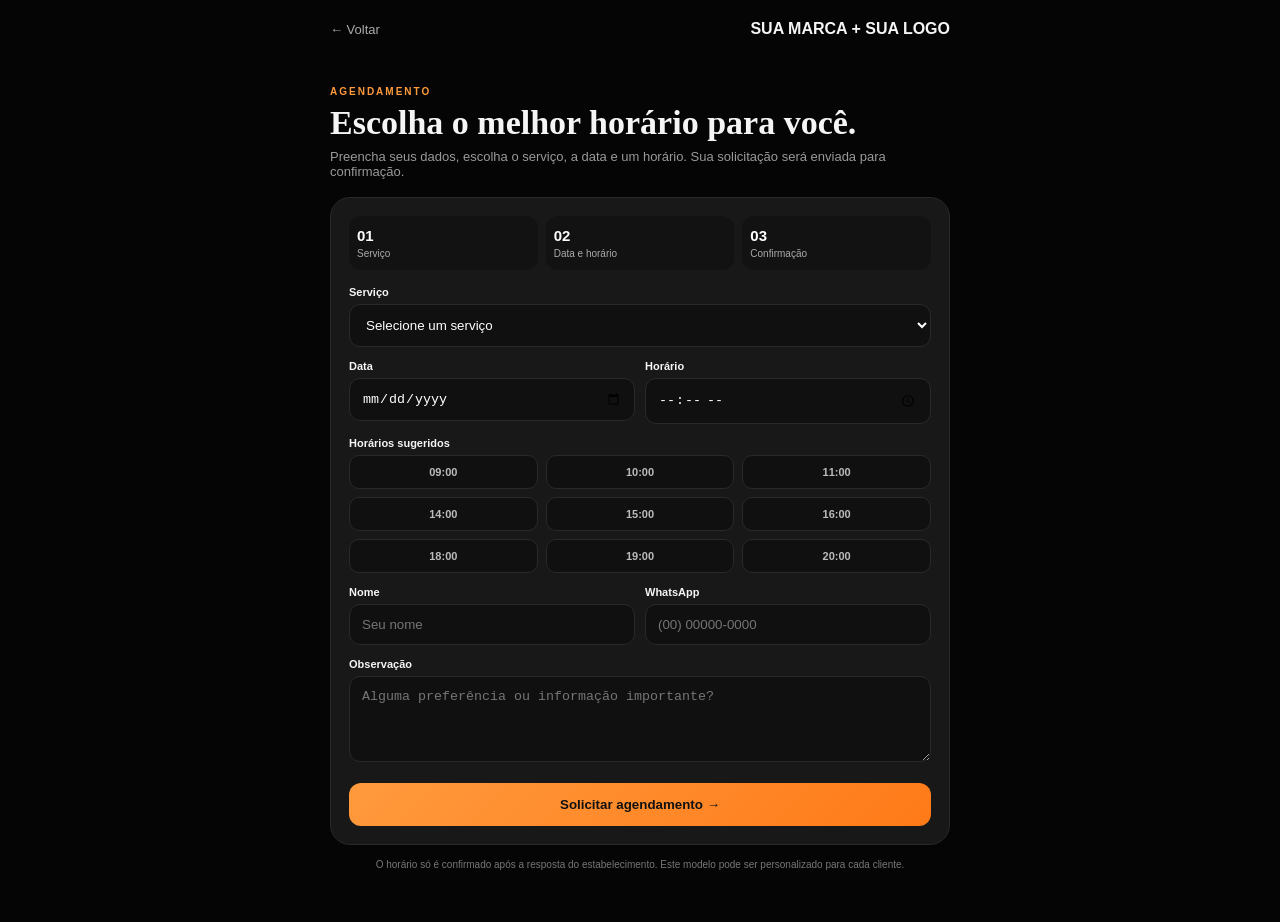
==== agendamento.html @ 7cdede20 "Criar página profissional de agendamento" ====
<!DOCTYPE html>
<html lang="pt-BR">
<head>
<meta charset="UTF-8">
<meta name="viewport" content="width=device-width,initial-scale=1,viewport-fit=cover">
<meta name="theme-color" content="#080808">
<title>Agendamento | Sua marca</title>
<style>
:root{--bg:#080808;--card:#181818;--line:#292929;--text:#f5f5f5;--muted:#999;--orange:#ff7a18;--orange2:#ff9a3d;--blue:#2f80ed;--green:#39c67a}
*{box-sizing:border-box}body{margin:0;background:#050505;color:var(--text);font-family:Inter,Arial,sans-serif;padding:20px 16px 40px}.page{width:min(100%,620px);margin:auto}.top{display:flex;align-items:center;justify-content:space-between;margin-bottom:24px}.back{color:#aaa;text-decoration:none;font-size:13px}.brand{font-weight:900}.hero{padding:24px 0 18px}.eyebrow{font-size:10px;letter-spacing:2px;color:var(--orange2);font-weight:900}.hero h1{font-family:Georgia,serif;font-size:34px;line-height:1.05;margin:8px 0}.hero p{color:var(--muted);font-size:13px;margin:0}.card{background:var(--card);border:1px solid var(--line);border-radius:20px;padding:18px}.steps{display:grid;grid-template-columns:repeat(3,1fr);gap:8px;margin-bottom:16px}.step{background:#121212;border-radius:12px;padding:11px 8px;font-size:10px;color:#aaa}.step b{display:block;color:#fff;font-size:15px;margin-bottom:4px}.field{margin-bottom:13px}.field label{display:block;font-size:11px;font-weight:800;margin-bottom:6px}.field input,.field select,.field textarea{width:100%;border:1px solid var(--line);background:#101010;color:#fff;border-radius:11px;padding:12px;outline:none}.grid{display:grid;grid-template-columns:1fr 1fr;gap:10px}.slots{display:grid;grid-template-columns:repeat(3,1fr);gap:8px}.slot{border:1px solid var(--line);background:#101010;color:#bbb;border-radius:10px;padding:10px;font-size:11px;font-weight:800}.slot.active{background:var(--orange);color:#111;border-color:var(--orange)}.submit{width:100%;border:0;border-radius:12px;padding:14px;background:linear-gradient(135deg,var(--orange2),var(--orange));color:#111;font-weight:900;margin-top:4px}.note{color:#777;font-size:10px;text-align:center;margin-top:12px;line-height:1.5}.success{display:none;margin-top:12px;background:#10251a;border:1px solid #245d3c;color:#9de0b6;border-radius:12px;padding:12px;font-size:11px}.success.show{display:block}@media(max-width:420px){.steps{grid-template-columns:1fr}.grid{grid-template-columns:1fr}.slots{grid-template-columns:repeat(2,1fr)}}
</style>
</head>
<body>
<div class="page">
<header class="top"><a class="back" href="index.html">← Voltar</a><div class="brand">SUA MARCA + SUA LOGO</div></header>
<section class="hero"><div class="eyebrow">AGENDAMENTO</div><h1>Escolha o melhor horário para você.</h1><p>Preencha seus dados, escolha o serviço, a data e um horário. Sua solicitação será enviada para confirmação.</p></section>
<div class="card">
<div class="steps"><div class="step"><b>01</b>Serviço</div><div class="step"><b>02</b>Data e horário</div><div class="step"><b>03</b>Confirmação</div></div>
<form id="booking">
<div class="field"><label for="service">Serviço</label><select id="service" required><option value="">Selecione um serviço</option><option>Barba — R$ 20,00</option><option>Bigode — R$ 10,00</option><option>Cabelo + Barba — R$ 55,00</option><option>Cabelo + Barba + Sobrancelha — R$ 65,00</option><option>Cabelo + Sobrancelha — R$ 45,00</option><option>Sobrancelha — R$ 10,00</option><option>Hidratação Capilar — R$ 10,00</option><option>Limpeza de Pele — R$ 20,00</option><option>Relaxamento Capilar — R$ 20,00</option><option>Luzes — R$ 100,00</option><option>Platinado — R$ 125,00</option></select></div>
<div class="grid"><div class="field"><label for="date">Data</label><input id="date" type="date" required></div><div class="field"><label>Horário</label><input id="time" type="time" required></div></div>
<div class="field"><label>Horários sugeridos</label><div class="slots"><button type="button" class="slot">09:00</button><button type="button" class="slot">10:00</button><button type="button" class="slot">11:00</button><button type="button" class="slot">14:00</button><button type="button" class="slot">15:00</button><button type="button" class="slot">16:00</button><button type="button" class="slot">18:00</button><button type="button" class="slot">19:00</button><button type="button" class="slot">20:00</button></div></div>
<div class="grid"><div class="field"><label for="name">Nome</label><input id="name" required placeholder="Seu nome"></div><div class="field"><label for="phone">WhatsApp</label><input id="phone" required inputmode="tel" placeholder="(00) 00000-0000"></div></div>
<div class="field"><label for="message">Observação</label><textarea id="message" rows="4" placeholder="Alguma preferência ou informação importante?"></textarea></div>
<button class="submit" type="submit">Solicitar agendamento →</button>
<div class="success" id="success">Solicitação preparada. Agora você será direcionado ao WhatsApp para confirmar o horário.</div>
</form>
</div>
<p class="note">O horário só é confirmado após a resposta do estabelecimento. Este modelo pode ser personalizado para cada cliente.</p>
</div>
<script>
const date=document.getElementById('date');date.min=new Date().toISOString().split('T')[0];
document.querySelectorAll('.slot').forEach(b=>b.onclick=()=>{document.querySelectorAll('.slot').forEach(x=>x.classList.remove('active'));b.classList.add('active');document.getElementById('time').value=b.textContent});
document.getElementById('booking').onsubmit=e=>{e.preventDefault();const s=document.getElementById('service').value,d=document.getElementById('date').value,t=document.getElementById('time').value,n=document.getElementById('name').value.trim(),p=document.getElementById('phone').value.trim(),m=document.getElementById('message').value.trim();const text=`Olá! Gostaria de solicitar um agendamento.%0A%0ANome: ${encodeURIComponent(n)}%0AWhatsApp: ${encodeURIComponent(p)}%0AServiço: ${encodeURIComponent(s)}%0AData: ${encodeURIComponent(d)}%0AHorário: ${encodeURIComponent(t)}%0AObservação: ${encodeURIComponent(m||'Nenhuma')}`;document.getElementById('success').classList.add('show');window.open('https://wa.me/5500000000000?text='+text,'_blank')};
</script>
</body>
</html>
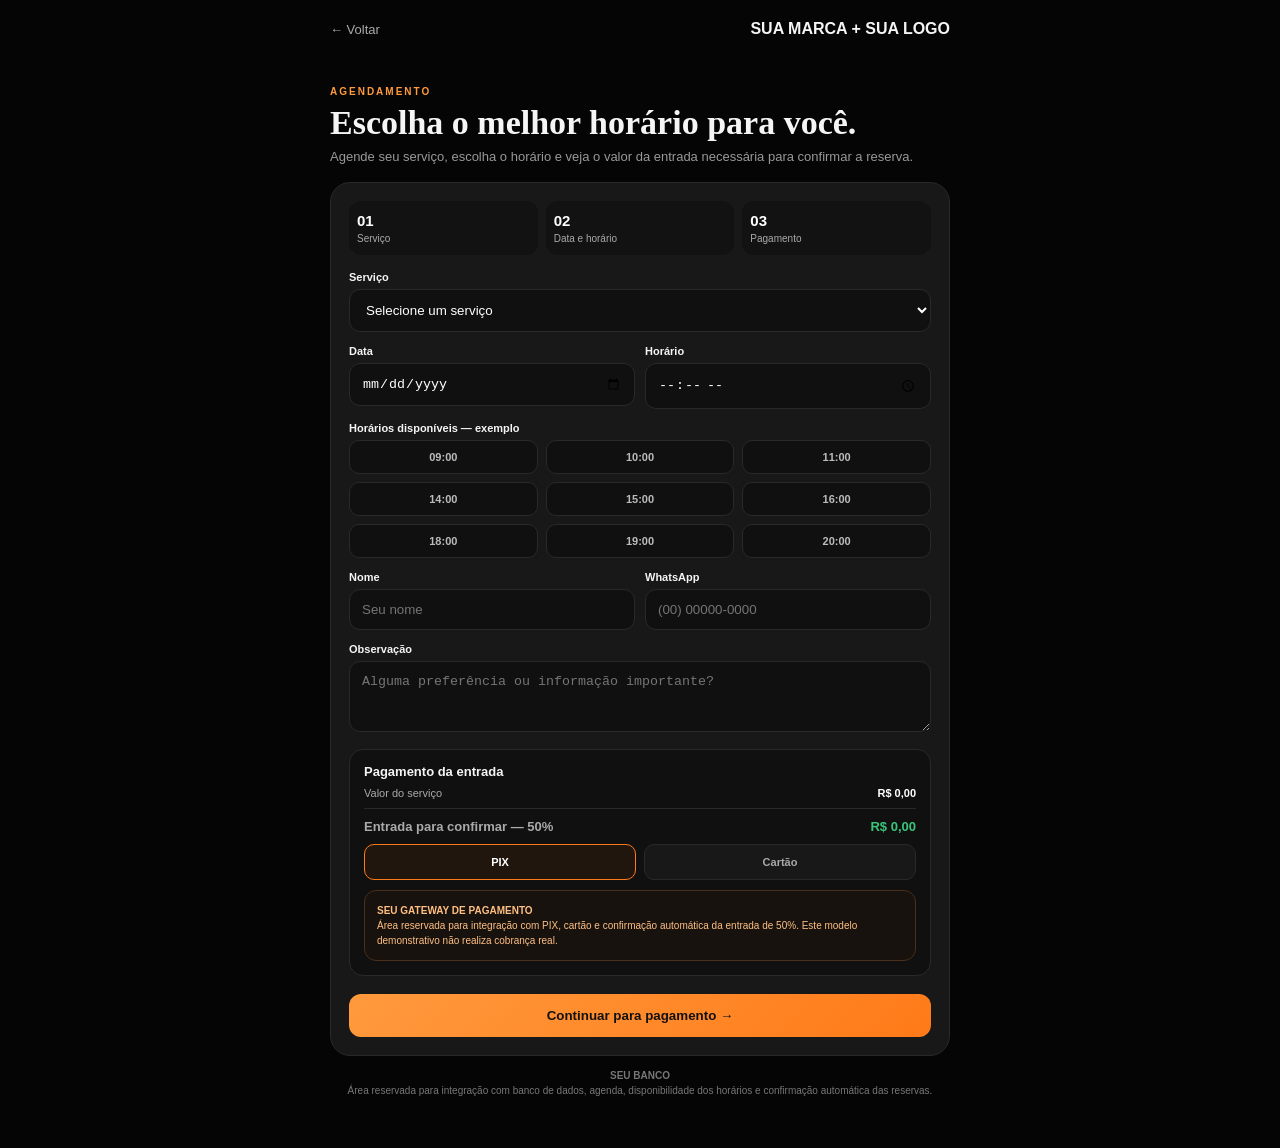
==== commit 0cad110c: "Complementar agendamento com entrada de 50% e áreas demonstrativas" ====
--- a/agendamento.html
+++ b/agendamento.html
@@ -1,37 +1 @@
-<!DOCTYPE html>
-<html lang="pt-BR">
-<head>
-<meta charset="UTF-8">
-<meta name="viewport" content="width=device-width,initial-scale=1,viewport-fit=cover">
-<meta name="theme-color" content="#080808">
-<title>Agendamento | Sua marca</title>
-<style>
-:root{--bg:#080808;--card:#181818;--line:#292929;--text:#f5f5f5;--muted:#999;--orange:#ff7a18;--orange2:#ff9a3d;--blue:#2f80ed;--green:#39c67a}
-*{box-sizing:border-box}body{margin:0;background:#050505;color:var(--text);font-family:Inter,Arial,sans-serif;padding:20px 16px 40px}.page{width:min(100%,620px);margin:auto}.top{display:flex;align-items:center;justify-content:space-between;margin-bottom:24px}.back{color:#aaa;text-decoration:none;font-size:13px}.brand{font-weight:900}.hero{padding:24px 0 18px}.eyebrow{font-size:10px;letter-spacing:2px;color:var(--orange2);font-weight:900}.hero h1{font-family:Georgia,serif;font-size:34px;line-height:1.05;margin:8px 0}.hero p{color:var(--muted);font-size:13px;margin:0}.card{background:var(--card);border:1px solid var(--line);border-radius:20px;padding:18px}.steps{display:grid;grid-template-columns:repeat(3,1fr);gap:8px;margin-bottom:16px}.step{background:#121212;border-radius:12px;padding:11px 8px;font-size:10px;color:#aaa}.step b{display:block;color:#fff;font-size:15px;margin-bottom:4px}.field{margin-bottom:13px}.field label{display:block;font-size:11px;font-weight:800;margin-bottom:6px}.field input,.field select,.field textarea{width:100%;border:1px solid var(--line);background:#101010;color:#fff;border-radius:11px;padding:12px;outline:none}.grid{display:grid;grid-template-columns:1fr 1fr;gap:10px}.slots{display:grid;grid-template-columns:repeat(3,1fr);gap:8px}.slot{border:1px solid var(--line);background:#101010;color:#bbb;border-radius:10px;padding:10px;font-size:11px;font-weight:800}.slot.active{background:var(--orange);color:#111;border-color:var(--orange)}.submit{width:100%;border:0;border-radius:12px;padding:14px;background:linear-gradient(135deg,var(--orange2),var(--orange));color:#111;font-weight:900;margin-top:4px}.note{color:#777;font-size:10px;text-align:center;margin-top:12px;line-height:1.5}.success{display:none;margin-top:12px;background:#10251a;border:1px solid #245d3c;color:#9de0b6;border-radius:12px;padding:12px;font-size:11px}.success.show{display:block}@media(max-width:420px){.steps{grid-template-columns:1fr}.grid{grid-template-columns:1fr}.slots{grid-template-columns:repeat(2,1fr)}}
-</style>
-</head>
-<body>
-<div class="page">
-<header class="top"><a class="back" href="index.html">← Voltar</a><div class="brand">SUA MARCA + SUA LOGO</div></header>
-<section class="hero"><div class="eyebrow">AGENDAMENTO</div><h1>Escolha o melhor horário para você.</h1><p>Preencha seus dados, escolha o serviço, a data e um horário. Sua solicitação será enviada para confirmação.</p></section>
-<div class="card">
-<div class="steps"><div class="step"><b>01</b>Serviço</div><div class="step"><b>02</b>Data e horário</div><div class="step"><b>03</b>Confirmação</div></div>
-<form id="booking">
-<div class="field"><label for="service">Serviço</label><select id="service" required><option value="">Selecione um serviço</option><option>Barba — R$ 20,00</option><option>Bigode — R$ 10,00</option><option>Cabelo + Barba — R$ 55,00</option><option>Cabelo + Barba + Sobrancelha — R$ 65,00</option><option>Cabelo + Sobrancelha — R$ 45,00</option><option>Sobrancelha — R$ 10,00</option><option>Hidratação Capilar — R$ 10,00</option><option>Limpeza de Pele — R$ 20,00</option><option>Relaxamento Capilar — R$ 20,00</option><option>Luzes — R$ 100,00</option><option>Platinado — R$ 125,00</option></select></div>
-<div class="grid"><div class="field"><label for="date">Data</label><input id="date" type="date" required></div><div class="field"><label>Horário</label><input id="time" type="time" required></div></div>
-<div class="field"><label>Horários sugeridos</label><div class="slots"><button type="button" class="slot">09:00</button><button type="button" class="slot">10:00</button><button type="button" class="slot">11:00</button><button type="button" class="slot">14:00</button><button type="button" class="slot">15:00</button><button type="button" class="slot">16:00</button><button type="button" class="slot">18:00</button><button type="button" class="slot">19:00</button><button type="button" class="slot">20:00</button></div></div>
-<div class="grid"><div class="field"><label for="name">Nome</label><input id="name" required placeholder="Seu nome"></div><div class="field"><label for="phone">WhatsApp</label><input id="phone" required inputmode="tel" placeholder="(00) 00000-0000"></div></div>
-<div class="field"><label for="message">Observação</label><textarea id="message" rows="4" placeholder="Alguma preferência ou informação importante?"></textarea></div>
-<button class="submit" type="submit">Solicitar agendamento →</button>
-<div class="success" id="success">Solicitação preparada. Agora você será direcionado ao WhatsApp para confirmar o horário.</div>
-</form>
-</div>
-<p class="note">O horário só é confirmado após a resposta do estabelecimento. Este modelo pode ser personalizado para cada cliente.</p>
-</div>
-<script>
-const date=document.getElementById('date');date.min=new Date().toISOString().split('T')[0];
-document.querySelectorAll('.slot').forEach(b=>b.onclick=()=>{document.querySelectorAll('.slot').forEach(x=>x.classList.remove('active'));b.classList.add('active');document.getElementById('time').value=b.textContent});
-document.getElementById('booking').onsubmit=e=>{e.preventDefault();const s=document.getElementById('service').value,d=document.getElementById('date').value,t=document.getElementById('time').value,n=document.getElementById('name').value.trim(),p=document.getElementById('phone').value.trim(),m=document.getElementById('message').value.trim();const text=`Olá! Gostaria de solicitar um agendamento.%0A%0ANome: ${encodeURIComponent(n)}%0AWhatsApp: ${encodeURIComponent(p)}%0AServiço: ${encodeURIComponent(s)}%0AData: ${encodeURIComponent(d)}%0AHorário: ${encodeURIComponent(t)}%0AObservação: ${encodeURIComponent(m||'Nenhuma')}`;document.getElementById('success').classList.add('show');window.open('https://wa.me/5500000000000?text='+text,'_blank')};
-</script>
-</body>
-</html>+<!DOCTYPE html><html lang="pt-BR"><head><meta charset="UTF-8"><meta name="viewport" content="width=device-width,initial-scale=1,viewport-fit=cover"><meta name="theme-color" content="#080808"><title>Agendamento | Sua marca</title><style>:root{--bg:#080808;--card:#181818;--line:#292929;--text:#f5f5f5;--muted:#999;--orange:#ff7a18;--orange2:#ff9a3d;--green:#39c67a}*{box-sizing:border-box}body{margin:0;background:#050505;color:var(--text);font-family:Inter,Arial,sans-serif;padding:20px 16px 40px}.page{width:min(100%,620px);margin:auto}.top{display:flex;align-items:center;justify-content:space-between;margin-bottom:24px}.back{color:#aaa;text-decoration:none;font-size:13px}.brand{font-weight:900}.hero{padding:24px 0 18px}.eyebrow{font-size:10px;letter-spacing:2px;color:var(--orange2);font-weight:900}.hero h1{font-family:Georgia,serif;font-size:34px;line-height:1.05;margin:8px 0}.hero p{color:var(--muted);font-size:13px;margin:0}.card{background:var(--card);border:1px solid var(--line);border-radius:20px;padding:18px}.steps{display:grid;grid-template-columns:repeat(3,1fr);gap:8px;margin-bottom:16px}.step{background:#121212;border-radius:12px;padding:11px 8px;font-size:10px;color:#aaa}.step b{display:block;color:#fff;font-size:15px;margin-bottom:4px}.field{margin-bottom:13px}.field label{display:block;font-size:11px;font-weight:800;margin-bottom:6px}.field input,.field select,.field textarea{width:100%;border:1px solid var(--line);background:#101010;color:#fff;border-radius:11px;padding:12px;outline:none}.grid{display:grid;grid-template-columns:1fr 1fr;gap:10px}.slots{display:grid;grid-template-columns:repeat(3,1fr);gap:8px}.slot{border:1px solid var(--line);background:#101010;color:#bbb;border-radius:10px;padding:10px;font-size:11px;font-weight:800}.slot.active{background:var(--orange);color:#111;border-color:var(--orange)}.payment{border:1px solid var(--line);background:#101010;border-radius:14px;padding:14px;margin:5px 0 14px}.payment h3{font-size:13px;margin:0 0 8px}.summary,.entry{display:flex;justify-content:space-between;font-size:11px;color:#aaa;margin:5px 0}.summary strong{color:#fff}.entry{border-top:1px solid var(--line);padding-top:10px;margin-top:9px;font-size:13px;font-weight:900}.entry span:last-child{color:var(--green)}.methods{display:grid;grid-template-columns:1fr 1fr;gap:8px;margin-top:10px}.method{border:1px solid var(--line);background:#181818;color:#aaa;border-radius:10px;padding:11px;text-align:center;font-size:11px;font-weight:800}.method.active{border-color:var(--orange);color:#fff;background:#21160e}.demo-box{border:1px solid #4a301c;background:#17120e;color:#ffbf82;border-radius:12px;padding:12px;margin-top:10px;font-size:10px;line-height:1.5}.submit{width:100%;border:0;border-radius:12px;padding:14px;background:linear-gradient(135deg,var(--orange2),var(--orange));color:#111;font-weight:900;margin-top:4px}.note{color:#777;font-size:10px;text-align:center;margin-top:12px;line-height:1.5}.success{display:none;margin-top:12px;background:#10251a;border:1px solid #245d3c;color:#9de0b6;border-radius:12px;padding:12px;font-size:11px}.success.show{display:block}@media(max-width:420px){.steps{grid-template-columns:1fr}.grid{grid-template-columns:1fr}.slots{grid-template-columns:repeat(2,1fr)}}</style></head><body><div class="page"><header class="top"><a class="back" href="index.html">← Voltar</a><div class="brand">SUA MARCA + SUA LOGO</div></header><section class="hero"><div class="eyebrow">AGENDAMENTO</div><h1>Escolha o melhor horário para você.</h1><p>Agende seu serviço, escolha o horário e veja o valor da entrada necessária para confirmar a reserva.</p></section><div class="card"><div class="steps"><div class="step"><b>01</b>Serviço</div><div class="step"><b>02</b>Data e horário</div><div class="step"><b>03</b>Pagamento</div></div><form id="booking"><div class="field"><label for="service">Serviço</label><select id="service" required><option value="" data-price="0">Selecione um serviço</option><option data-price="20">Barba — R$ 20,00</option><option data-price="10">Bigode — R$ 10,00</option><option data-price="55">Cabelo + Barba — R$ 55,00</option><option data-price="65">Cabelo + Barba + Sobrancelha — R$ 65,00</option><option data-price="45">Cabelo + Sobrancelha — R$ 45,00</option><option data-price="10">Sobrancelha — R$ 10,00</option><option data-price="10">Hidratação Capilar — R$ 10,00</option><option data-price="20">Limpeza de Pele — R$ 20,00</option><option data-price="20">Relaxamento Capilar — R$ 20,00</option><option data-price="100">Luzes — R$ 100,00</option><option data-price="125">Platinado — R$ 125,00</option></select></div><div class="grid"><div class="field"><label for="date">Data</label><input id="date" type="date" required></div><div class="field"><label for="time">Horário</label><input id="time" type="time" required></div></div><div class="field"><label>Horários disponíveis — exemplo</label><div class="slots"><button type="button" class="slot">09:00</button><button type="button" class="slot">10:00</button><button type="button" class="slot">11:00</button><button type="button" class="slot">14:00</button><button type="button" class="slot">15:00</button><button type="button" class="slot">16:00</button><button type="button" class="slot">18:00</button><button type="button" class="slot">19:00</button><button type="button" class="slot">20:00</button></div></div><div class="grid"><div class="field"><label for="name">Nome</label><input id="name" required placeholder="Seu nome"></div><div class="field"><label for="phone">WhatsApp</label><input id="phone" required inputmode="tel" placeholder="(00) 00000-0000"></div></div><div class="field"><label for="message">Observação</label><textarea id="message" rows="3" placeholder="Alguma preferência ou informação importante?"></textarea></div><div class="payment"><h3>Pagamento da entrada</h3><div class="summary"><span>Valor do serviço</span><strong id="total">R$ 0,00</strong></div><div class="entry"><span>Entrada para confirmar — 50%</span><span id="entry">R$ 0,00</span></div><div class="methods"><button type="button" class="method active">PIX</button><button type="button" class="method">Cartão</button></div><div class="demo-box"><strong>SEU GATEWAY DE PAGAMENTO</strong><br>Área reservada para integração com PIX, cartão e confirmação automática da entrada de 50%. Este modelo demonstrativo não realiza cobrança real.</div></div><button class="submit" type="submit">Continuar para pagamento →</button><div class="success" id="success">Fluxo demonstrativo concluído. Em um projeto real, esta etapa abrirá seu gateway de pagamento e, após a aprovação da entrada, confirmará o horário no banco de dados.</div></form></div><p class="note"><strong>SEU BANCO</strong><br>Área reservada para integração com banco de dados, agenda, disponibilidade dos horários e confirmação automática das reservas.</p></div><script>const date=document.getElementById('date');date.min=new Date().toISOString().split('T')[0];const service=document.getElementById('service'),total=document.getElementById('total'),entry=document.getElementById('entry');function money(v){return v.toLocaleString('pt-BR',{style:'currency',currency:'BRL'})}function updatePrice(){const p=Number(service.selectedOptions[0]?.dataset.price||0);total.textContent=money(p);entry.textContent=money(p/2)}service.addEventListener('change',updatePrice);updatePrice();document.querySelectorAll('.slot').forEach(b=>b.onclick=()=>{document.querySelectorAll('.slot').forEach(x=>x.classList.remove('active'));b.classList.add('active');document.getElementById('time').value=b.textContent});document.querySelectorAll('.method').forEach(b=>b.onclick=()=>{document.querySelectorAll('.method').forEach(x=>x.classList.remove('active'));b.classList.add('active')});document.getElementById('booking').onsubmit=e=>{e.preventDefault();document.getElementById('success').classList.add('show');document.getElementById('success').scrollIntoView({behavior:'smooth',block:'center'})};</script></body></html>
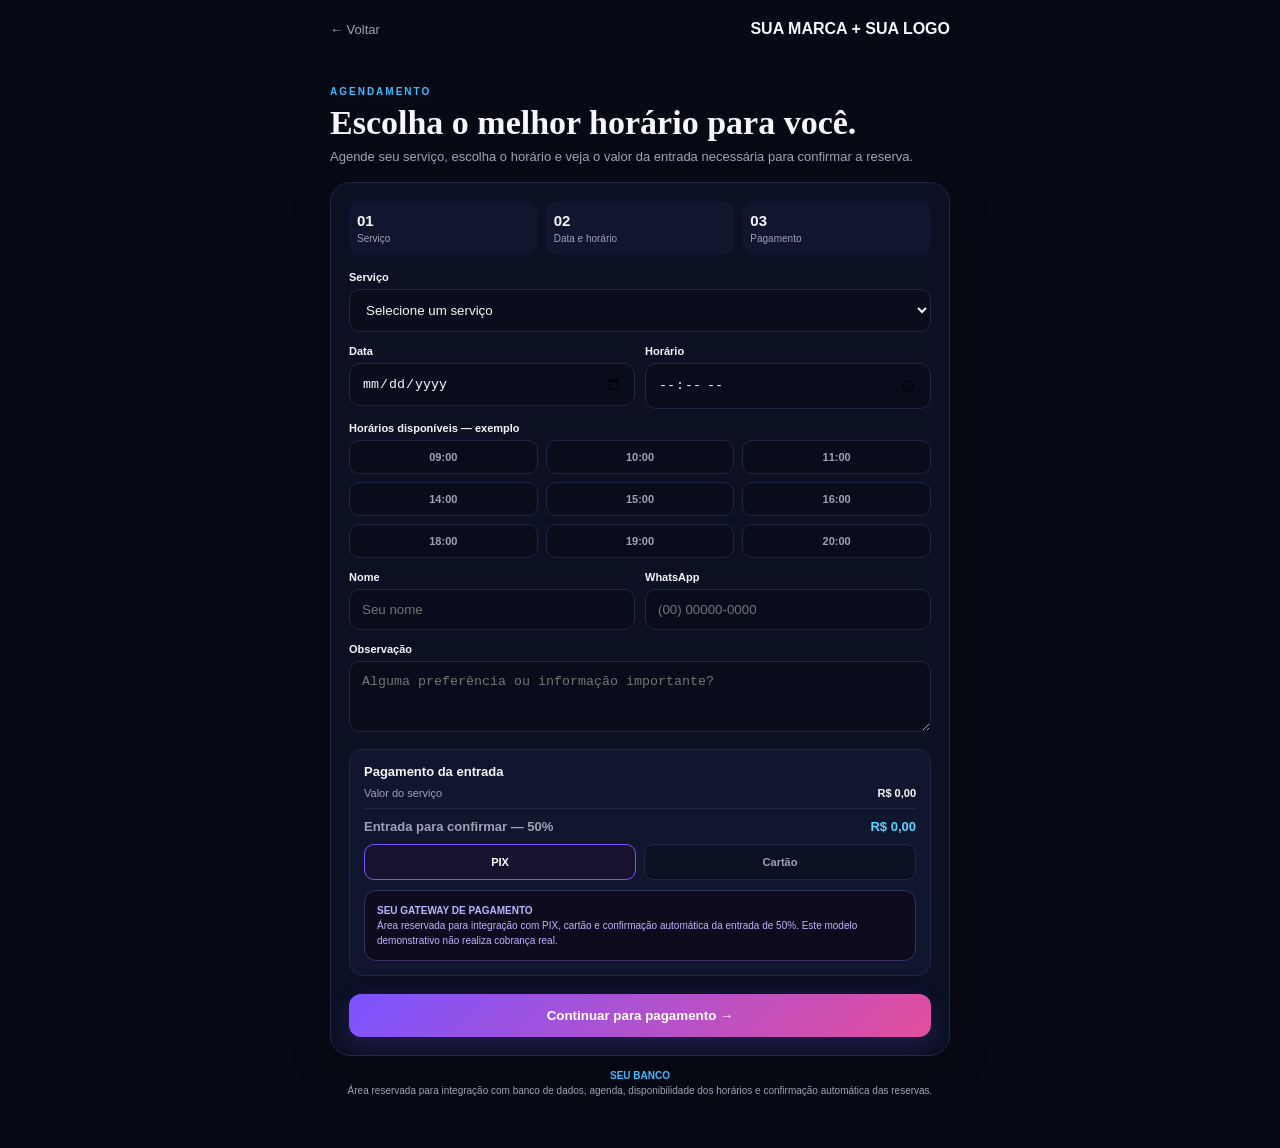
==== commit d681f777: "Aplicar nova paleta oficial SBEA ao agendamento" ====
--- a/agendamento.html
+++ b/agendamento.html
@@ -1 +1 @@
-<!DOCTYPE html><html lang="pt-BR"><head><meta charset="UTF-8"><meta name="viewport" content="width=device-width,initial-scale=1,viewport-fit=cover"><meta name="theme-color" content="#080808"><title>Agendamento | Sua marca</title><style>:root{--bg:#080808;--card:#181818;--line:#292929;--text:#f5f5f5;--muted:#999;--orange:#ff7a18;--orange2:#ff9a3d;--green:#39c67a}*{box-sizing:border-box}body{margin:0;background:#050505;color:var(--text);font-family:Inter,Arial,sans-serif;padding:20px 16px 40px}.page{width:min(100%,620px);margin:auto}.top{display:flex;align-items:center;justify-content:space-between;margin-bottom:24px}.back{color:#aaa;text-decoration:none;font-size:13px}.brand{font-weight:900}.hero{padding:24px 0 18px}.eyebrow{font-size:10px;letter-spacing:2px;color:var(--orange2);font-weight:900}.hero h1{font-family:Georgia,serif;font-size:34px;line-height:1.05;margin:8px 0}.hero p{color:var(--muted);font-size:13px;margin:0}.card{background:var(--card);border:1px solid var(--line);border-radius:20px;padding:18px}.steps{display:grid;grid-template-columns:repeat(3,1fr);gap:8px;margin-bottom:16px}.step{background:#121212;border-radius:12px;padding:11px 8px;font-size:10px;color:#aaa}.step b{display:block;color:#fff;font-size:15px;margin-bottom:4px}.field{margin-bottom:13px}.field label{display:block;font-size:11px;font-weight:800;margin-bottom:6px}.field input,.field select,.field textarea{width:100%;border:1px solid var(--line);background:#101010;color:#fff;border-radius:11px;padding:12px;outline:none}.grid{display:grid;grid-template-columns:1fr 1fr;gap:10px}.slots{display:grid;grid-template-columns:repeat(3,1fr);gap:8px}.slot{border:1px solid var(--line);background:#101010;color:#bbb;border-radius:10px;padding:10px;font-size:11px;font-weight:800}.slot.active{background:var(--orange);color:#111;border-color:var(--orange)}.payment{border:1px solid var(--line);background:#101010;border-radius:14px;padding:14px;margin:5px 0 14px}.payment h3{font-size:13px;margin:0 0 8px}.summary,.entry{display:flex;justify-content:space-between;font-size:11px;color:#aaa;margin:5px 0}.summary strong{color:#fff}.entry{border-top:1px solid var(--line);padding-top:10px;margin-top:9px;font-size:13px;font-weight:900}.entry span:last-child{color:var(--green)}.methods{display:grid;grid-template-columns:1fr 1fr;gap:8px;margin-top:10px}.method{border:1px solid var(--line);background:#181818;color:#aaa;border-radius:10px;padding:11px;text-align:center;font-size:11px;font-weight:800}.method.active{border-color:var(--orange);color:#fff;background:#21160e}.demo-box{border:1px solid #4a301c;background:#17120e;color:#ffbf82;border-radius:12px;padding:12px;margin-top:10px;font-size:10px;line-height:1.5}.submit{width:100%;border:0;border-radius:12px;padding:14px;background:linear-gradient(135deg,var(--orange2),var(--orange));color:#111;font-weight:900;margin-top:4px}.note{color:#777;font-size:10px;text-align:center;margin-top:12px;line-height:1.5}.success{display:none;margin-top:12px;background:#10251a;border:1px solid #245d3c;color:#9de0b6;border-radius:12px;padding:12px;font-size:11px}.success.show{display:block}@media(max-width:420px){.steps{grid-template-columns:1fr}.grid{grid-template-columns:1fr}.slots{grid-template-columns:repeat(2,1fr)}}</style></head><body><div class="page"><header class="top"><a class="back" href="index.html">← Voltar</a><div class="brand">SUA MARCA + SUA LOGO</div></header><section class="hero"><div class="eyebrow">AGENDAMENTO</div><h1>Escolha o melhor horário para você.</h1><p>Agende seu serviço, escolha o horário e veja o valor da entrada necessária para confirmar a reserva.</p></section><div class="card"><div class="steps"><div class="step"><b>01</b>Serviço</div><div class="step"><b>02</b>Data e horário</div><div class="step"><b>03</b>Pagamento</div></div><form id="booking"><div class="field"><label for="service">Serviço</label><select id="service" required><option value="" data-price="0">Selecione um serviço</option><option data-price="20">Barba — R$ 20,00</option><option data-price="10">Bigode — R$ 10,00</option><option data-price="55">Cabelo + Barba — R$ 55,00</option><option data-price="65">Cabelo + Barba + Sobrancelha — R$ 65,00</option><option data-price="45">Cabelo + Sobrancelha — R$ 45,00</option><option data-price="10">Sobrancelha — R$ 10,00</option><option data-price="10">Hidratação Capilar — R$ 10,00</option><option data-price="20">Limpeza de Pele — R$ 20,00</option><option data-price="20">Relaxamento Capilar — R$ 20,00</option><option data-price="100">Luzes — R$ 100,00</option><option data-price="125">Platinado — R$ 125,00</option></select></div><div class="grid"><div class="field"><label for="date">Data</label><input id="date" type="date" required></div><div class="field"><label for="time">Horário</label><input id="time" type="time" required></div></div><div class="field"><label>Horários disponíveis — exemplo</label><div class="slots"><button type="button" class="slot">09:00</button><button type="button" class="slot">10:00</button><button type="button" class="slot">11:00</button><button type="button" class="slot">14:00</button><button type="button" class="slot">15:00</button><button type="button" class="slot">16:00</button><button type="button" class="slot">18:00</button><button type="button" class="slot">19:00</button><button type="button" class="slot">20:00</button></div></div><div class="grid"><div class="field"><label for="name">Nome</label><input id="name" required placeholder="Seu nome"></div><div class="field"><label for="phone">WhatsApp</label><input id="phone" required inputmode="tel" placeholder="(00) 00000-0000"></div></div><div class="field"><label for="message">Observação</label><textarea id="message" rows="3" placeholder="Alguma preferência ou informação importante?"></textarea></div><div class="payment"><h3>Pagamento da entrada</h3><div class="summary"><span>Valor do serviço</span><strong id="total">R$ 0,00</strong></div><div class="entry"><span>Entrada para confirmar — 50%</span><span id="entry">R$ 0,00</span></div><div class="methods"><button type="button" class="method active">PIX</button><button type="button" class="method">Cartão</button></div><div class="demo-box"><strong>SEU GATEWAY DE PAGAMENTO</strong><br>Área reservada para integração com PIX, cartão e confirmação automática da entrada de 50%. Este modelo demonstrativo não realiza cobrança real.</div></div><button class="submit" type="submit">Continuar para pagamento →</button><div class="success" id="success">Fluxo demonstrativo concluído. Em um projeto real, esta etapa abrirá seu gateway de pagamento e, após a aprovação da entrada, confirmará o horário no banco de dados.</div></form></div><p class="note"><strong>SEU BANCO</strong><br>Área reservada para integração com banco de dados, agenda, disponibilidade dos horários e confirmação automática das reservas.</p></div><script>const date=document.getElementById('date');date.min=new Date().toISOString().split('T')[0];const service=document.getElementById('service'),total=document.getElementById('total'),entry=document.getElementById('entry');function money(v){return v.toLocaleString('pt-BR',{style:'currency',currency:'BRL'})}function updatePrice(){const p=Number(service.selectedOptions[0]?.dataset.price||0);total.textContent=money(p);entry.textContent=money(p/2)}service.addEventListener('change',updatePrice);updatePrice();document.querySelectorAll('.slot').forEach(b=>b.onclick=()=>{document.querySelectorAll('.slot').forEach(x=>x.classList.remove('active'));b.classList.add('active');document.getElementById('time').value=b.textContent});document.querySelectorAll('.method').forEach(b=>b.onclick=()=>{document.querySelectorAll('.method').forEach(x=>x.classList.remove('active'));b.classList.add('active')});document.getElementById('booking').onsubmit=e=>{e.preventDefault();document.getElementById('success').classList.add('show');document.getElementById('success').scrollIntoView({behavior:'smooth',block:'center'})};</script></body></html>+<!DOCTYPE html><html lang="pt-BR"><head><meta charset="UTF-8"><meta name="viewport" content="width=device-width,initial-scale=1,viewport-fit=cover"><meta name="theme-color" content="#070914"><title>Agendamento | Sua marca</title><style>:root{--bg:#070914;--card:#0b1023;--line:#202746;--text:#f7f7fb;--muted:#9ca3b8;--purple:#7b54ff;--purple2:#6359ed;--magenta:#e34e9d;--pink:#e35ca5;--cyan:#36bfff;--cyan2:#53d6ff;--card2:#10162e;--green:#39c67a}*{box-sizing:border-box}body{margin:0;background:var(--bg);color:var(--text);font-family:Inter,Arial,sans-serif;padding:20px 16px 40px}.page{width:min(100%,620px);margin:auto}.top{display:flex;align-items:center;justify-content:space-between;margin-bottom:24px}.back{color:var(--muted);text-decoration:none;font-size:13px}.brand{font-weight:900}.hero{padding:24px 0 18px}.eyebrow{font-size:10px;letter-spacing:2px;color:var(--cyan);font-weight:900}.hero h1{font-family:Georgia,serif;font-size:34px;line-height:1.05;margin:8px 0}.hero p{color:var(--muted);font-size:13px;margin:0}.card{background:var(--card);border:1px solid var(--line);border-radius:20px;padding:18px;box-shadow:0 12px 40px rgba(0,0,0,.22)}.steps{display:grid;grid-template-columns:repeat(3,1fr);gap:8px;margin-bottom:16px}.step{background:var(--card2);border-radius:12px;padding:11px 8px;font-size:10px;color:var(--muted)}.step b{display:block;color:var(--text);font-size:15px;margin-bottom:4px}.field{margin-bottom:13px}.field label{display:block;font-size:11px;font-weight:800;margin-bottom:6px}.field input,.field select,.field textarea{width:100%;border:1px solid var(--line);background:#090c1a;color:var(--text);border-radius:11px;padding:12px;outline:none}.field input:focus,.field select:focus,.field textarea:focus{border-color:var(--purple)}.grid{display:grid;grid-template-columns:1fr 1fr;gap:10px}.slots{display:grid;grid-template-columns:repeat(3,1fr);gap:8px}.slot{border:1px solid var(--line);background:#090c1a;color:var(--muted);border-radius:10px;padding:10px;font-size:11px;font-weight:800}.slot.active{background:var(--purple);color:#fff;border-color:var(--purple)}.payment{border:1px solid var(--line);background:var(--card2);border-radius:14px;padding:14px;margin:5px 0 14px}.payment h3{font-size:13px;margin:0 0 8px}.summary,.entry{display:flex;justify-content:space-between;font-size:11px;color:var(--muted);margin:5px 0}.summary strong{color:var(--text)}.entry{border-top:1px solid var(--line);padding-top:10px;margin-top:9px;font-size:13px;font-weight:900}.entry span:last-child{color:var(--cyan2)}.methods{display:grid;grid-template-columns:1fr 1fr;gap:8px;margin-top:10px}.method{border:1px solid var(--line);background:#0b1023;color:var(--muted);border-radius:10px;padding:11px;text-align:center;font-size:11px;font-weight:800}.method.active{border-color:var(--purple);color:#fff;background:#17132f}.demo-box{border:1px solid #39315f;background:#0d0b1d;color:#bcb5ff;border-radius:12px;padding:12px;margin-top:10px;font-size:10px;line-height:1.5}.submit{width:100%;border:0;border-radius:12px;padding:14px;background:linear-gradient(135deg,var(--purple),var(--magenta));color:#fff;font-weight:900;margin-top:4px;box-shadow:0 8px 24px rgba(123,84,255,.2)}.note{color:var(--muted);font-size:10px;text-align:center;margin-top:12px;line-height:1.5}.note strong{color:var(--cyan)}.success{display:none;margin-top:12px;background:#10251a;border:1px solid #245d3c;color:#9de0b6;border-radius:12px;padding:12px;font-size:11px}.success.show{display:block}@media(max-width:420px){.steps{grid-template-columns:1fr}.grid{grid-template-columns:1fr}.slots{grid-template-columns:repeat(2,1fr)}}</style></head><body><div class="page"><header class="top"><a class="back" href="index.html">← Voltar</a><div class="brand">SUA MARCA + SUA LOGO</div></header><section class="hero"><div class="eyebrow">AGENDAMENTO</div><h1>Escolha o melhor horário para você.</h1><p>Agende seu serviço, escolha o horário e veja o valor da entrada necessária para confirmar a reserva.</p></section><div class="card"><div class="steps"><div class="step"><b>01</b>Serviço</div><div class="step"><b>02</b>Data e horário</div><div class="step"><b>03</b>Pagamento</div></div><form id="booking"><div class="field"><label for="service">Serviço</label><select id="service" required><option value="" data-price="0">Selecione um serviço</option><option data-price="20">Barba — R$ 20,00</option><option data-price="10">Bigode — R$ 10,00</option><option data-price="55">Cabelo + Barba — R$ 55,00</option><option data-price="65">Cabelo + Barba + Sobrancelha — R$ 65,00</option><option data-price="45">Cabelo + Sobrancelha — R$ 45,00</option><option data-price="10">Sobrancelha — R$ 10,00</option><option data-price="10">Hidratação Capilar — R$ 10,00</option><option data-price="20">Limpeza de Pele — R$ 20,00</option><option data-price="20">Relaxamento Capilar — R$ 20,00</option><option data-price="100">Luzes — R$ 100,00</option><option data-price="125">Platinado — R$ 125,00</option></select></div><div class="grid"><div class="field"><label for="date">Data</label><input id="date" type="date" required></div><div class="field"><label for="time">Horário</label><input id="time" type="time" required></div></div><div class="field"><label>Horários disponíveis — exemplo</label><div class="slots"><button type="button" class="slot">09:00</button><button type="button" class="slot">10:00</button><button type="button" class="slot">11:00</button><button type="button" class="slot">14:00</button><button type="button" class="slot">15:00</button><button type="button" class="slot">16:00</button><button type="button" class="slot">18:00</button><button type="button" class="slot">19:00</button><button type="button" class="slot">20:00</button></div></div><div class="grid"><div class="field"><label for="name">Nome</label><input id="name" required placeholder="Seu nome"></div><div class="field"><label for="phone">WhatsApp</label><input id="phone" required inputmode="tel" placeholder="(00) 00000-0000"></div></div><div class="field"><label for="message">Observação</label><textarea id="message" rows="3" placeholder="Alguma preferência ou informação importante?"></textarea></div><div class="payment"><h3>Pagamento da entrada</h3><div class="summary"><span>Valor do serviço</span><strong id="total">R$ 0,00</strong></div><div class="entry"><span>Entrada para confirmar — 50%</span><span id="entry">R$ 0,00</span></div><div class="methods"><button type="button" class="method active">PIX</button><button type="button" class="method">Cartão</button></div><div class="demo-box"><strong>SEU GATEWAY DE PAGAMENTO</strong><br>Área reservada para integração com PIX, cartão e confirmação automática da entrada de 50%. Este modelo demonstrativo não realiza cobrança real.</div></div><button class="submit" type="submit">Continuar para pagamento →</button><div class="success" id="success">Fluxo demonstrativo concluído. Em um projeto real, esta etapa abrirá seu gateway de pagamento e, após a aprovação da entrada, confirmará o horário no banco de dados.</div></form></div><p class="note"><strong>SEU BANCO</strong><br>Área reservada para integração com banco de dados, agenda, disponibilidade dos horários e confirmação automática das reservas.</p></div><script>const date=document.getElementById('date');date.min=new Date().toISOString().split('T')[0];const service=document.getElementById('service'),total=document.getElementById('total'),entry=document.getElementById('entry');function money(v){return v.toLocaleString('pt-BR',{style:'currency',currency:'BRL'})}function updatePrice(){const p=Number(service.selectedOptions[0]?.dataset.price||0);total.textContent=money(p);entry.textContent=money(p/2)}service.addEventListener('change',updatePrice);updatePrice();document.querySelectorAll('.slot').forEach(b=>b.onclick=()=>{document.querySelectorAll('.slot').forEach(x=>x.classList.remove('active'));b.classList.add('active');document.getElementById('time').value=b.textContent});document.querySelectorAll('.method').forEach(b=>b.onclick=()=>{document.querySelectorAll('.method').forEach(x=>x.classList.remove('active'));b.classList.add('active')});document.getElementById('booking').onsubmit=e=>{e.preventDefault();document.getElementById('success').classList.add('show');document.getElementById('success').scrollIntoView({behavior:'smooth',block:'center'})};</script></body></html>
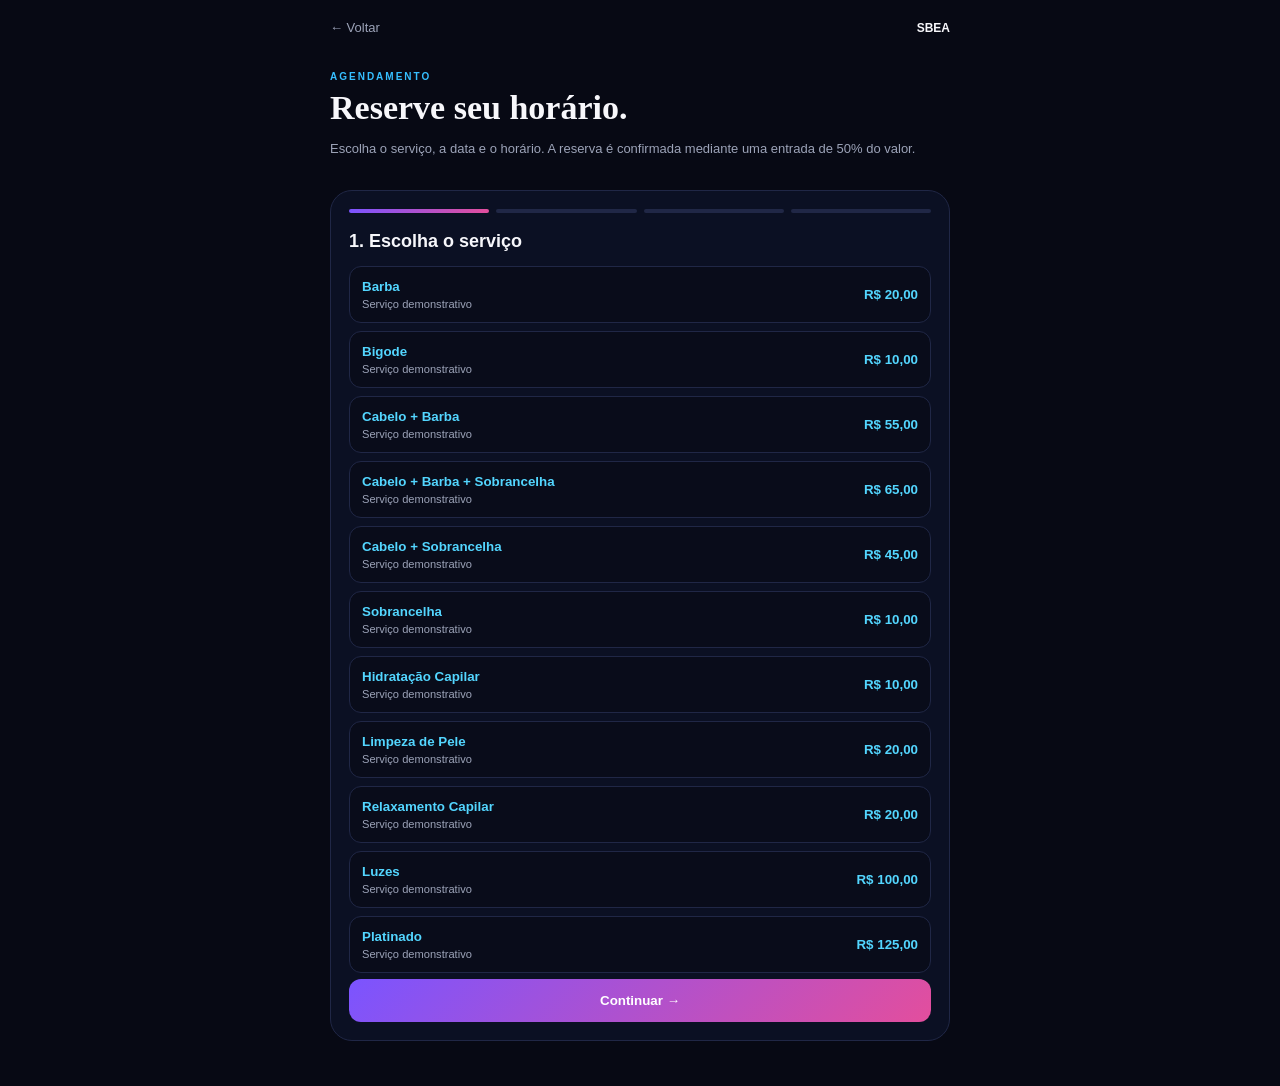
==== commit 73289bf5: "Corrigir fluxo completo da página de agendamento" ====
--- a/agendamento.html
+++ b/agendamento.html
@@ -1 +1 @@
-<!DOCTYPE html><html lang="pt-BR"><head><meta charset="UTF-8"><meta name="viewport" content="width=device-width,initial-scale=1,viewport-fit=cover"><meta name="theme-color" content="#070914"><title>Agendamento | Sua marca</title><style>:root{--bg:#070914;--card:#0b1023;--line:#202746;--text:#f7f7fb;--muted:#9ca3b8;--purple:#7b54ff;--purple2:#6359ed;--magenta:#e34e9d;--pink:#e35ca5;--cyan:#36bfff;--cyan2:#53d6ff;--card2:#10162e;--green:#39c67a}*{box-sizing:border-box}body{margin:0;background:var(--bg);color:var(--text);font-family:Inter,Arial,sans-serif;padding:20px 16px 40px}.page{width:min(100%,620px);margin:auto}.top{display:flex;align-items:center;justify-content:space-between;margin-bottom:24px}.back{color:var(--muted);text-decoration:none;font-size:13px}.brand{font-weight:900}.hero{padding:24px 0 18px}.eyebrow{font-size:10px;letter-spacing:2px;color:var(--cyan);font-weight:900}.hero h1{font-family:Georgia,serif;font-size:34px;line-height:1.05;margin:8px 0}.hero p{color:var(--muted);font-size:13px;margin:0}.card{background:var(--card);border:1px solid var(--line);border-radius:20px;padding:18px;box-shadow:0 12px 40px rgba(0,0,0,.22)}.steps{display:grid;grid-template-columns:repeat(3,1fr);gap:8px;margin-bottom:16px}.step{background:var(--card2);border-radius:12px;padding:11px 8px;font-size:10px;color:var(--muted)}.step b{display:block;color:var(--text);font-size:15px;margin-bottom:4px}.field{margin-bottom:13px}.field label{display:block;font-size:11px;font-weight:800;margin-bottom:6px}.field input,.field select,.field textarea{width:100%;border:1px solid var(--line);background:#090c1a;color:var(--text);border-radius:11px;padding:12px;outline:none}.field input:focus,.field select:focus,.field textarea:focus{border-color:var(--purple)}.grid{display:grid;grid-template-columns:1fr 1fr;gap:10px}.slots{display:grid;grid-template-columns:repeat(3,1fr);gap:8px}.slot{border:1px solid var(--line);background:#090c1a;color:var(--muted);border-radius:10px;padding:10px;font-size:11px;font-weight:800}.slot.active{background:var(--purple);color:#fff;border-color:var(--purple)}.payment{border:1px solid var(--line);background:var(--card2);border-radius:14px;padding:14px;margin:5px 0 14px}.payment h3{font-size:13px;margin:0 0 8px}.summary,.entry{display:flex;justify-content:space-between;font-size:11px;color:var(--muted);margin:5px 0}.summary strong{color:var(--text)}.entry{border-top:1px solid var(--line);padding-top:10px;margin-top:9px;font-size:13px;font-weight:900}.entry span:last-child{color:var(--cyan2)}.methods{display:grid;grid-template-columns:1fr 1fr;gap:8px;margin-top:10px}.method{border:1px solid var(--line);background:#0b1023;color:var(--muted);border-radius:10px;padding:11px;text-align:center;font-size:11px;font-weight:800}.method.active{border-color:var(--purple);color:#fff;background:#17132f}.demo-box{border:1px solid #39315f;background:#0d0b1d;color:#bcb5ff;border-radius:12px;padding:12px;margin-top:10px;font-size:10px;line-height:1.5}.submit{width:100%;border:0;border-radius:12px;padding:14px;background:linear-gradient(135deg,var(--purple),var(--magenta));color:#fff;font-weight:900;margin-top:4px;box-shadow:0 8px 24px rgba(123,84,255,.2)}.note{color:var(--muted);font-size:10px;text-align:center;margin-top:12px;line-height:1.5}.note strong{color:var(--cyan)}.success{display:none;margin-top:12px;background:#10251a;border:1px solid #245d3c;color:#9de0b6;border-radius:12px;padding:12px;font-size:11px}.success.show{display:block}@media(max-width:420px){.steps{grid-template-columns:1fr}.grid{grid-template-columns:1fr}.slots{grid-template-columns:repeat(2,1fr)}}</style></head><body><div class="page"><header class="top"><a class="back" href="index.html">← Voltar</a><div class="brand">SUA MARCA + SUA LOGO</div></header><section class="hero"><div class="eyebrow">AGENDAMENTO</div><h1>Escolha o melhor horário para você.</h1><p>Agende seu serviço, escolha o horário e veja o valor da entrada necessária para confirmar a reserva.</p></section><div class="card"><div class="steps"><div class="step"><b>01</b>Serviço</div><div class="step"><b>02</b>Data e horário</div><div class="step"><b>03</b>Pagamento</div></div><form id="booking"><div class="field"><label for="service">Serviço</label><select id="service" required><option value="" data-price="0">Selecione um serviço</option><option data-price="20">Barba — R$ 20,00</option><option data-price="10">Bigode — R$ 10,00</option><option data-price="55">Cabelo + Barba — R$ 55,00</option><option data-price="65">Cabelo + Barba + Sobrancelha — R$ 65,00</option><option data-price="45">Cabelo + Sobrancelha — R$ 45,00</option><option data-price="10">Sobrancelha — R$ 10,00</option><option data-price="10">Hidratação Capilar — R$ 10,00</option><option data-price="20">Limpeza de Pele — R$ 20,00</option><option data-price="20">Relaxamento Capilar — R$ 20,00</option><option data-price="100">Luzes — R$ 100,00</option><option data-price="125">Platinado — R$ 125,00</option></select></div><div class="grid"><div class="field"><label for="date">Data</label><input id="date" type="date" required></div><div class="field"><label for="time">Horário</label><input id="time" type="time" required></div></div><div class="field"><label>Horários disponíveis — exemplo</label><div class="slots"><button type="button" class="slot">09:00</button><button type="button" class="slot">10:00</button><button type="button" class="slot">11:00</button><button type="button" class="slot">14:00</button><button type="button" class="slot">15:00</button><button type="button" class="slot">16:00</button><button type="button" class="slot">18:00</button><button type="button" class="slot">19:00</button><button type="button" class="slot">20:00</button></div></div><div class="grid"><div class="field"><label for="name">Nome</label><input id="name" required placeholder="Seu nome"></div><div class="field"><label for="phone">WhatsApp</label><input id="phone" required inputmode="tel" placeholder="(00) 00000-0000"></div></div><div class="field"><label for="message">Observação</label><textarea id="message" rows="3" placeholder="Alguma preferência ou informação importante?"></textarea></div><div class="payment"><h3>Pagamento da entrada</h3><div class="summary"><span>Valor do serviço</span><strong id="total">R$ 0,00</strong></div><div class="entry"><span>Entrada para confirmar — 50%</span><span id="entry">R$ 0,00</span></div><div class="methods"><button type="button" class="method active">PIX</button><button type="button" class="method">Cartão</button></div><div class="demo-box"><strong>SEU GATEWAY DE PAGAMENTO</strong><br>Área reservada para integração com PIX, cartão e confirmação automática da entrada de 50%. Este modelo demonstrativo não realiza cobrança real.</div></div><button class="submit" type="submit">Continuar para pagamento →</button><div class="success" id="success">Fluxo demonstrativo concluído. Em um projeto real, esta etapa abrirá seu gateway de pagamento e, após a aprovação da entrada, confirmará o horário no banco de dados.</div></form></div><p class="note"><strong>SEU BANCO</strong><br>Área reservada para integração com banco de dados, agenda, disponibilidade dos horários e confirmação automática das reservas.</p></div><script>const date=document.getElementById('date');date.min=new Date().toISOString().split('T')[0];const service=document.getElementById('service'),total=document.getElementById('total'),entry=document.getElementById('entry');function money(v){return v.toLocaleString('pt-BR',{style:'currency',currency:'BRL'})}function updatePrice(){const p=Number(service.selectedOptions[0]?.dataset.price||0);total.textContent=money(p);entry.textContent=money(p/2)}service.addEventListener('change',updatePrice);updatePrice();document.querySelectorAll('.slot').forEach(b=>b.onclick=()=>{document.querySelectorAll('.slot').forEach(x=>x.classList.remove('active'));b.classList.add('active');document.getElementById('time').value=b.textContent});document.querySelectorAll('.method').forEach(b=>b.onclick=()=>{document.querySelectorAll('.method').forEach(x=>x.classList.remove('active'));b.classList.add('active')});document.getElementById('booking').onsubmit=e=>{e.preventDefault();document.getElementById('success').classList.add('show');document.getElementById('success').scrollIntoView({behavior:'smooth',block:'center'})};</script></body></html>+<!DOCTYPE html><html lang="pt-BR"><head><meta charset="UTF-8"><meta name="viewport" content="width=device-width,initial-scale=1,viewport-fit=cover"><meta name="theme-color" content="#070914"><title>Agendamento | SBEA</title><style>:root{--bg:#070914;--card:#0b1023;--card2:#10162e;--line:#202746;--text:#f7f7fb;--muted:#9ca3b8;--purple:#7b54ff;--magenta:#e34e9d;--cyan:#36bfff;--cyan2:#53d6ff;--green:#39c67a}*{box-sizing:border-box}body{margin:0;background:var(--bg);color:var(--text);font-family:Inter,Arial,sans-serif;padding:20px 16px 45px}.page{width:min(100%,620px);margin:auto}.top{display:flex;justify-content:space-between;align-items:center;margin-bottom:18px}.back{color:var(--muted);text-decoration:none;font-size:13px}.brand{font-weight:900;font-size:12px}.hero{padding:18px 0}.eyebrow{font-size:10px;letter-spacing:2px;color:var(--cyan);font-weight:900}.hero h1{font-family:Georgia,serif;font-size:34px;line-height:1.06;margin:8px 0}.hero p{font-size:13px;color:var(--muted);line-height:1.5}.card{background:var(--card);border:1px solid var(--line);border-radius:22px;padding:18px}.progress{display:flex;gap:7px;margin-bottom:18px}.progress span{height:4px;flex:1;border-radius:9px;background:var(--line)}.progress span.active{background:linear-gradient(90deg,var(--purple),var(--magenta))}.step-title{font-size:18px;font-weight:900;margin:0 0 14px}.field{margin-bottom:13px}.field label{display:block;font-size:11px;font-weight:800;margin-bottom:6px}.field input,.field select,.field textarea{width:100%;border:1px solid var(--line);background:#090c1a;color:var(--text);border-radius:11px;padding:12px;outline:none}.field input:focus,.field select:focus,.field textarea:focus{border-color:var(--purple)}.services{display:grid;gap:8px}.service{width:100%;display:flex;justify-content:space-between;align-items:center;text-align:left;border:1px solid var(--line);background:#090c1a;color:var(--text);border-radius:12px;padding:12px}.service.selected{border-color:var(--purple);background:#17132f}.service small{display:block;color:var(--muted);margin-top:4px}.service strong{color:var(--cyan2)}.grid{display:grid;grid-template-columns:1fr 1fr;gap:10px}.slots{display:grid;grid-template-columns:repeat(3,1fr);gap:8px}.slot{border:1px solid var(--line);background:#090c1a;color:var(--muted);border-radius:10px;padding:11px;font-size:11px;font-weight:800}.slot.selected{background:var(--purple);border-color:var(--purple);color:#fff}.payment{background:var(--card2);border:1px solid var(--line);border-radius:15px;padding:14px;margin:4px 0 14px}.row{display:flex;justify-content:space-between;color:var(--muted);font-size:12px;margin:7px 0}.row strong{color:var(--text)}.entry{border-top:1px solid var(--line);padding-top:11px;font-size:14px;font-weight:900}.entry strong{color:var(--cyan2)}.methods{display:grid;grid-template-columns:1fr 1fr;gap:8px;margin-top:12px}.method{border:1px solid var(--line);background:#090c1a;color:var(--muted);border-radius:11px;padding:12px;font-weight:800}.method.selected{border-color:var(--purple);background:#17132f;color:#fff}.demo{margin-top:12px;padding:12px;border-radius:12px;border:1px solid #39315f;background:#0d0b1d;color:#bcb5ff;font-size:10px;line-height:1.5}.btn{width:100%;border:0;border-radius:12px;padding:14px;background:linear-gradient(135deg,var(--purple),var(--magenta));color:#fff;font-weight:900;margin-top:6px}.secondary{background:var(--card2);border:1px solid var(--line);margin-top:8px}.confirmation{display:none;text-align:center}.confirmation.show{display:block}.check{width:58px;height:58px;border-radius:50%;margin:4px auto 14px;display:grid;place-items:center;background:#10251a;border:1px solid #245d3c;color:var(--green);font-size:28px}.confirm-box{text-align:left;background:var(--card2);border:1px solid var(--line);border-radius:15px;padding:14px;margin-top:16px}.confirm-box div{display:flex;justify-content:space-between;padding:7px 0;font-size:12px}.confirm-box span{color:var(--muted)}.technical{margin-top:16px;padding:12px;border:1px dashed #39315f;border-radius:12px;color:#bcb5ff;font-size:10px;line-height:1.5}.hidden{display:none}@media(max-width:420px){.grid{grid-template-columns:1fr}.slots{grid-template-columns:repeat(2,1fr)}}</style></head><body><div class="page"><header class="top"><a class="back" href="index.html">← Voltar</a><div class="brand">SBEA</div></header><section class="hero"><div class="eyebrow">AGENDAMENTO</div><h1>Reserve seu horário.</h1><p>Escolha o serviço, a data e o horário. A reserva é confirmada mediante uma entrada de 50% do valor.</p></section><div class="card" id="flow"><div class="progress"><span class="active"></span><span></span><span></span><span></span></div><form id="booking"><section id="step1"><h2 class="step-title">1. Escolha o serviço</h2><div class="services" id="services"></div><button type="button" class="btn" id="to2">Continuar →</button></section><section id="step2" class="hidden"><h2 class="step-title">2. Escolha dia e horário</h2><div class="grid"><div class="field"><label>Dia</label><input id="date" type="date" required></div><div class="field"><label>Horário</label><input id="time" type="time" required></div></div><div class="field"><label>Horários disponíveis — exemplo</label><div class="slots" id="slots"></div></div><button type="button" class="btn" id="to3">Continuar →</button><button type="button" class="btn secondary" data-back="1">← Voltar</button></section><section id="step3" class="hidden"><h2 class="step-title">3. Seus dados</h2><div class="field"><label>Nome completo</label><input id="name" required placeholder="Digite seu nome"></div><div class="field"><label>WhatsApp</label><input id="phone" required inputmode="tel" placeholder="(00) 00000-0000"></div><div class="field"><label>Observação</label><textarea id="message" rows="3" placeholder="Alguma preferência?"></textarea></div><button type="button" class="btn" id="to4">Continuar →</button><button type="button" class="btn secondary" data-back="2">← Voltar</button></section><section id="step4" class="hidden"><h2 class="step-title">4. Confirme e pague a entrada</h2><div class="payment"><div class="row"><span>Serviço</span><strong id="sumService">—</strong></div><div class="row"><span>Data</span><strong id="sumDate">—</strong></div><div class="row"><span>Horário</span><strong id="sumTime">—</strong></div><div class="row"><span>Valor do serviço</span><strong id="sumTotal">R$ 0,00</strong></div><div class="row entry"><span>Entrada obrigatória — 50%</span><strong id="sumEntry">R$ 0,00</strong></div><div class="methods"><button type="button" class="method selected" data-method="PIX">PIX</button><button type="button" class="method" data-method="Cartão">Cartão</button></div><div class="demo"><strong>SEU GATEWAY DE PAGAMENTO</strong><br>Área reservada para integração com PIX, cartão e confirmação automática da entrada de 50%. Este site é um modelo demonstrativo e não realiza cobrança real.</div></div><button type="submit" class="btn">Confirmar e pagar entrada →</button><button type="button" class="btn secondary" data-back="3">← Voltar</button></section></form></div><div class="card confirmation" id="confirmation"><div class="check">✓</div><div class="eyebrow">AGENDAMENTO</div><h2>Agendamento realizado</h2><p>Este é o resultado demonstrativo do processo. Em um projeto real, o pagamento aprovado confirmará o horário.</p><div class="confirm-box"><div><span>Serviço</span><strong id="cService"></strong></div><div><span>Data</span><strong id="cDate"></strong></div><div><span>Horário</span><strong id="cTime"></strong></div><div><span>Entrada paga</span><strong id="cEntry"></strong></div></div><div class="technical"><strong>SEU BANCO</strong><br>Área reservada para integração com banco de dados, disponibilidade dos horários, clientes, pagamentos e confirmação das reservas.</div></div></div><script>const data=[['Barba',20],['Bigode',10],['Cabelo + Barba',55],['Cabelo + Barba + Sobrancelha',65],['Cabelo + Sobrancelha',45],['Sobrancelha',10],['Hidratação Capilar',10],['Limpeza de Pele',20],['Relaxamento Capilar',20],['Luzes',100],['Platinado',125]];let selected=null,method='PIX',step=1;const services=document.getElementById('services');services.innerHTML=data.map((x,i)=>`<button type="button" class="service" data-i="${i}"><span><strong>${x[0]}</strong><small>Serviço demonstrativo</small></span><strong>${money(x[1])}</strong></button>`).join('');document.querySelectorAll('.service').forEach(b=>b.onclick=()=>{document.querySelectorAll('.service').forEach(x=>x.classList.remove('selected'));b.classList.add('selected');selected=data[+b.dataset.i]});const date=document.getElementById('date');date.min=new Date().toISOString().split('T')[0];const times=['09:00','10:00','11:00','14:00','15:00','16:00','18:00','19:00','20:00'];document.getElementById('slots').innerHTML=times.map(t=>`<button type="button" class="slot" data-time="${t}">${t}</button>`).join('');document.querySelectorAll('.slot').forEach(b=>b.onclick=()=>{document.querySelectorAll('.slot').forEach(x=>x.classList.remove('selected'));b.classList.add('selected');document.getElementById('time').value=b.dataset.time});document.querySelectorAll('.method').forEach(b=>b.onclick=()=>{document.querySelectorAll('.method').forEach(x=>x.classList.remove('selected'));b.classList.add('selected');method=b.dataset.method});function money(v){return v.toLocaleString('pt-BR',{style:'currency',currency:'BRL'})}function show(n){[1,2,3,4].forEach(i=>document.getElementById('step'+i).classList.toggle('hidden',i!==n));document.querySelectorAll('.progress span').forEach((x,i)=>x.classList.toggle('active',i<n));step=n}document.getElementById('to2').onclick=()=>{if(!selected)return alert('Escolha um serviço para continuar.');show(2)};document.getElementById('to3').onclick=()=>{if(!date.value||!document.getElementById('time').value)return alert('Escolha o dia e o horário para continuar.');show(3)};document.getElementById('to4').onclick=()=>{if(!document.getElementById('name').value.trim()||!document.getElementById('phone').value.trim())return alert('Preencha seu nome e WhatsApp para continuar.');document.getElementById('sumService').textContent=selected[0];document.getElementById('sumDate').textContent=new Date(date.value+'T12:00:00').toLocaleDateString('pt-BR');document.getElementById('sumTime').textContent=document.getElementById('time').value;document.getElementById('sumTotal').textContent=money(selected[1]);document.getElementById('sumEntry').textContent=money(selected[1]/2);show(4)};document.querySelectorAll('[data-back]').forEach(b=>b.onclick=()=>show(+b.dataset.back));document.getElementById('booking').onsubmit=e=>{e.preventDefault();document.getElementById('flow').style.display='none';document.getElementById('confirmation').classList.add('show');document.getElementById('cService').textContent=selected[0];document.getElementById('cDate').textContent=new Date(date.value+'T12:00:00').toLocaleDateString('pt-BR');document.getElementById('cTime').textContent=document.getElementById('time').value;document.getElementById('cEntry').textContent=money(selected[1]/2);window.scrollTo({top:0,behavior:'smooth'})};</script></body></html>
